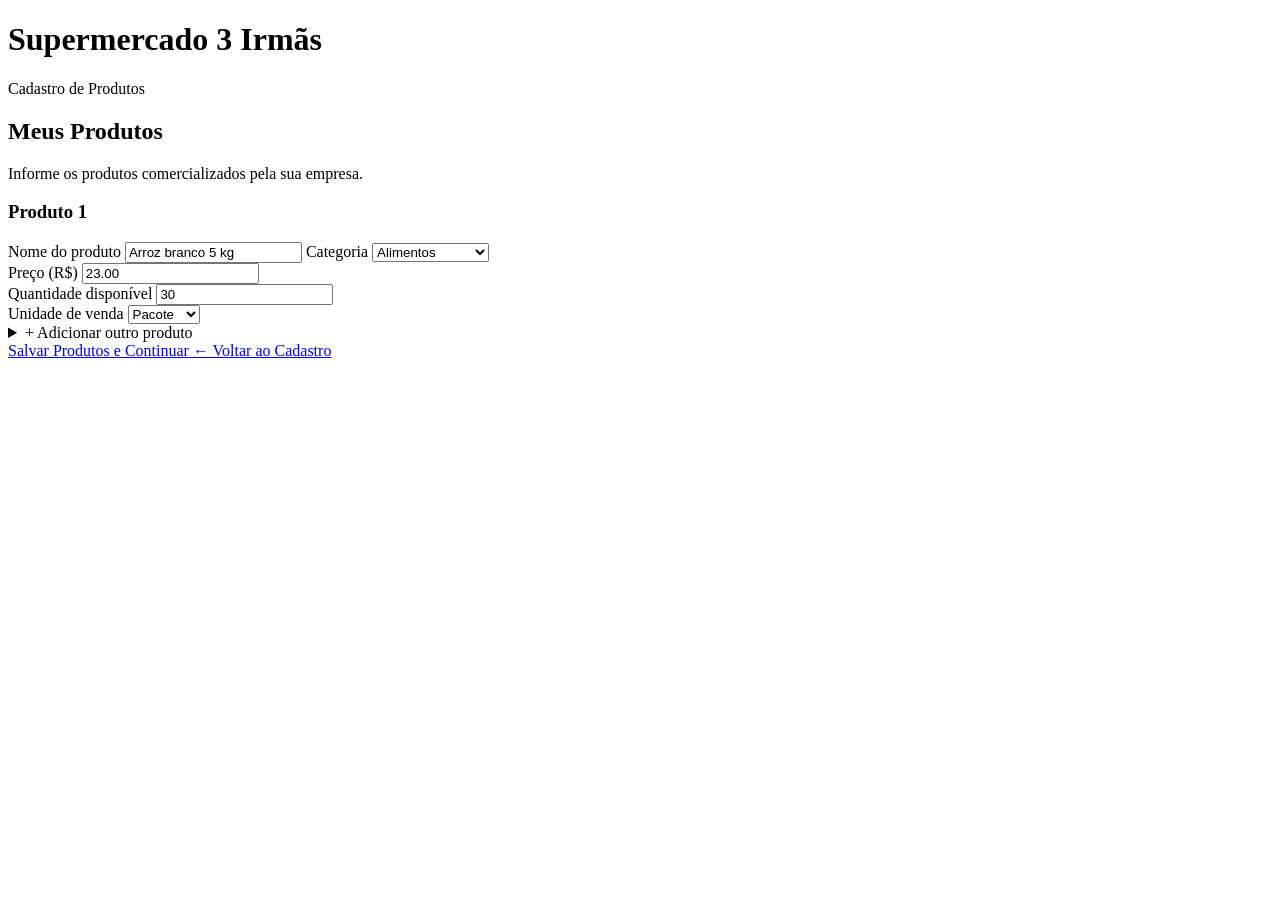
==== cadastro-produtos.html @ 33a05a5d "Add files via upload" ====
<!DOCTYPE html>
<html lang="pt-br">
<head>
    <meta charset="UTF-8">
    <meta name="viewport"
          content="width=device-width, initial-scale=1.0">

    <title>3 Irmãs | Cadastro de Produtos</title>
    <link rel="stylesheet" href="css/cadastro-produtos.css">
</head>

<body>
    <div class="pagina">

        <header>
            <h1>Supermercado 3 Irmãs</h1>
            <p>Cadastro de Produtos</p>
        </header>

        <main>
            <form class="form-produtos">

                <h2>Meus Produtos</h2>
                <p>
                    Informe os produtos comercializados
                    pela sua empresa.
                </p>

                <section class="produto">
                    <h3>Produto 1</h3>

                    <label for="produto1">Nome do produto</label>
                    <input type="text" id="produto1"
                           value="Arroz branco 5 kg">

                    <label for="categoria1">Categoria</label>
                    <select id="categoria1">
                        <option selected>Alimentos</option>
                        <option>Bebidas</option>
                        <option>Limpeza</option>
                        <option>Higiene pessoal</option>
                        <option>Outros</option>
                    </select>

                    <div class="linha-campos">
                        <div>
                            <label for="preco1">Preço (R$)</label>
                            <input type="number" id="preco1"
                                   min="0" step="0.01"
                                   value="23.00">
                        </div>

                        <div>
                            <label for="estoque1">
                                Quantidade disponível
                            </label>
                            <input type="number" id="estoque1"
                                   min="0" value="30">
                        </div>
                    </div>

                    <label for="unidade1">Unidade de venda</label>
                    <select id="unidade1">
                        <option>Pacote</option>
                        <option>Unidade</option>
                        <option>Caixa</option>
                        <option>Quilo</option>
                    </select>
                </section>

                <details class="mais-produtos">
                    <summary>+ Adicionar outro produto</summary>

                    <section class="produto">
                        <h3>Produto 2</h3>

                        <label for="produto2">Nome do produto</label>
                        <input type="text" id="produto2"
                               placeholder="Ex.: Feijão 1 kg">

                        <label for="categoria2">Categoria</label>
                        <select id="categoria2">
                            <option>Alimentos</option>
                            <option>Bebidas</option>
                            <option>Limpeza</option>
                            <option>Higiene pessoal</option>
                            <option>Outros</option>
                        </select>

                        <div class="linha-campos">
                            <div>
                                <label for="preco2">Preço (R$)</label>
                                <input type="number" id="preco2"
                                       min="0" step="0.01"
                                       placeholder="0.00">
                            </div>

                            <div>
                                <label for="estoque2">
                                    Quantidade disponível
                                </label>
                                <input type="number" id="estoque2"
                                       min="0" placeholder="0">
                            </div>
                        </div>

                        <label for="unidade2">
                            Unidade de venda
                        </label>
                        <select id="unidade2">
                            <option>Pacote</option>
                            <option>Unidade</option>
                            <option>Caixa</option>
                            <option>Quilo</option>
                        </select>
                    </section>
                </details>

                <a href="painel-fornecedor.html"
                   class="botao-salvar">
                    Salvar Produtos e Continuar
                </a>

                <a href="fornecedores.html"
                   class="voltar">
                    ← Voltar ao Cadastro
                </a>

            </form>
        </main>
    </div>
</body>
</html>
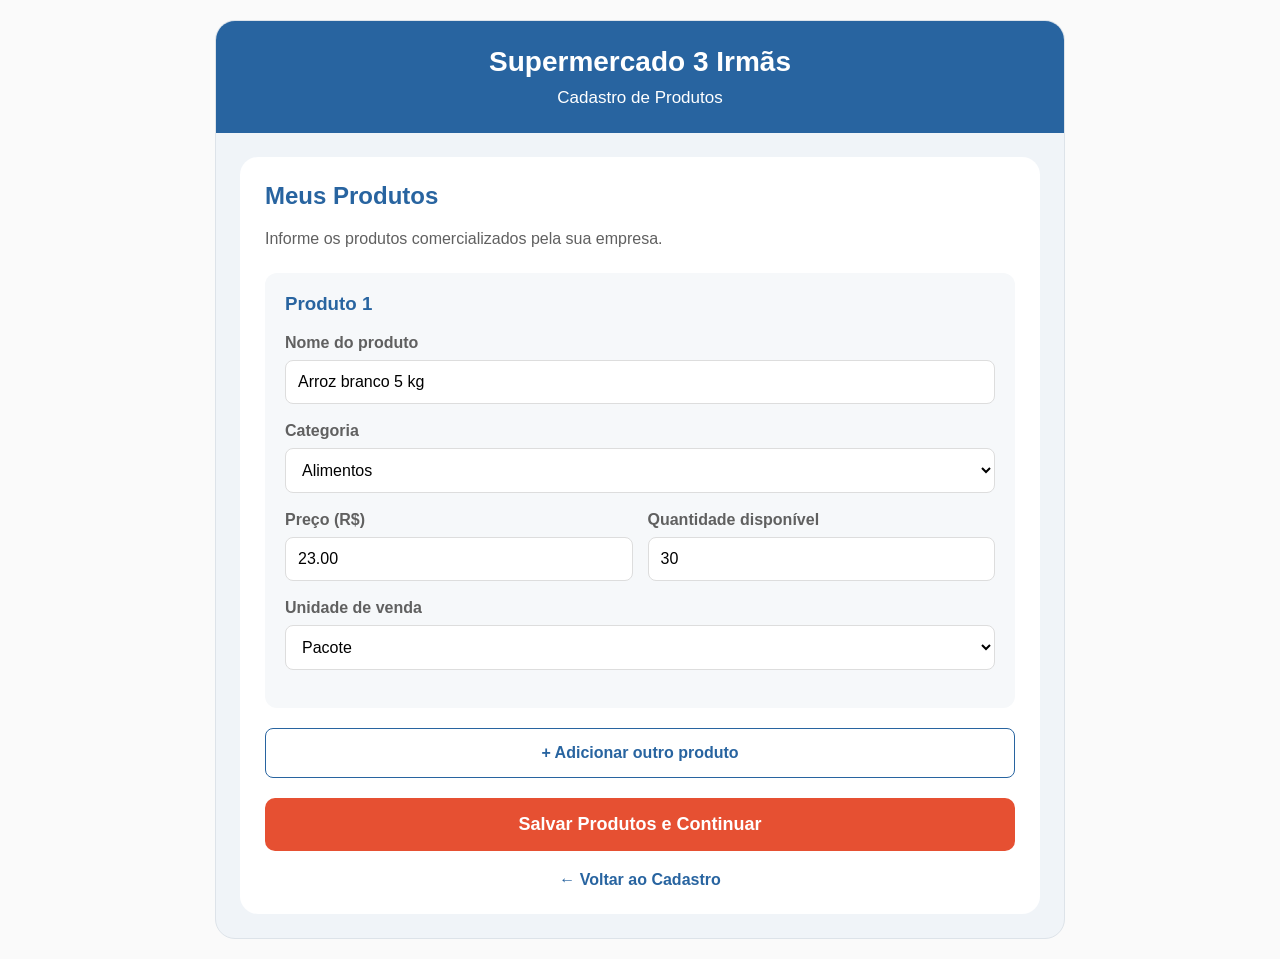
==== commit 3576d91d: "Fix HTML encoding and update CSS path" ====
--- a/cadastro-produtos.html
+++ b/cadastro-produtos.html
@@ -6,7 +6,7 @@
           content="width=device-width, initial-scale=1.0">
 
     <title>3 Irmãs | Cadastro de Produtos</title>
-    <link rel="stylesheet" href="css/cadastro-produtos.css">
+    <link rel="stylesheet" href="CSS/cadastro-produtos.css">
 </head>
 
 <body>
@@ -130,4 +130,4 @@
         </main>
     </div>
 </body>
-</html>+</html>
--- a/CSS/cadastro-produtos.css
+++ b/CSS/cadastro-produtos.css
@@ -0,0 +1,188 @@
+:root {
+    --azul: #2864A0;
+    --laranja: #E65032;
+    --branco: #FFFFFF;
+}
+
+* {
+    box-sizing: border-box;
+}
+
+body {
+    margin: 0;
+    padding: 20px;
+    background-color: #FAFAFA;
+    font-family: Arial, sans-serif;
+}
+
+.pagina {
+    max-width: 850px;
+    margin: 0 auto;
+    background-color: #F0F4F8;
+    border: 1px solid #DDE3E9;
+    border-radius: 20px;
+    overflow: hidden;
+}
+
+/* Cabeçalho */
+
+header {
+    background-color: var(--azul);
+    color: var(--branco);
+    text-align: center;
+    padding: 25px;
+}
+
+header h1 {
+    margin: 0 0 10px;
+    font-size: 28px;
+}
+
+header p {
+    margin: 0;
+    font-size: 17px;
+}
+
+/* Formulário */
+
+main {
+    padding: 24px;
+}
+
+.form-produtos {
+    background-color: var(--branco);
+    padding: 25px;
+    border-radius: 18px;
+}
+
+.form-produtos h2 {
+    color: var(--azul);
+    margin-top: 0;
+}
+
+.form-produtos > p {
+    color: #606060;
+    margin-bottom: 25px;
+}
+
+.produto {
+    background-color: #F6F8FA;
+    padding: 20px;
+    border-radius: 12px;
+    margin-bottom: 20px;
+}
+
+.produto h3 {
+    color: var(--azul);
+    margin-top: 0;
+}
+
+.produto label {
+    display: block;
+    color: #606060;
+    font-weight: bold;
+    margin-bottom: 8px;
+}
+
+.produto input,
+.produto select {
+    width: 100%;
+    padding: 12px;
+    margin-bottom: 18px;
+    border: 1px solid #DDDDDD;
+    border-radius: 8px;
+    background-color: white;
+    font-size: 16px;
+}
+
+.linha-campos {
+    display: grid;
+    grid-template-columns: repeat(2, 1fr);
+    gap: 15px;
+}
+
+/* Adicionar produto */
+
+.mais-produtos summary {
+    padding: 15px;
+    border: 1px solid var(--azul);
+    border-radius: 8px;
+    color: var(--azul);
+    font-weight: bold;
+    text-align: center;
+    cursor: pointer;
+    list-style: none;
+    margin-bottom: 20px;
+}
+
+.mais-produtos summary::-webkit-details-marker {
+    display: none;
+}
+
+.mais-produtos summary:hover {
+    background-color: #EAF5FF;
+    color: var(--laranja);
+}
+
+.mais-produtos[open] .produto {
+    margin-top: 10px;
+}
+
+/* Botão principal */
+
+.botao-salvar {
+    display: block;
+    background-color: var(--laranja);
+    color: var(--branco);
+    padding: 16px;
+    border-radius: 10px;
+    text-align: center;
+    text-decoration: none;
+    font-size: 18px;
+    font-weight: bold;
+    transition: transform 0.3s ease;
+}
+
+.botao-salvar:hover {
+    transform: scale(1.03);
+}
+
+/* Voltar */
+
+.voltar {
+    display: block;
+    text-align: center;
+    margin-top: 20px;
+    color: var(--azul);
+    text-decoration: none;
+    font-weight: bold;
+}
+
+.voltar:hover {
+    color: var(--laranja);
+    text-decoration: underline;
+}
+
+/* Celulares */
+
+@media (max-width: 600px) {
+    body {
+        padding: 10px;
+    }
+
+    main {
+        padding: 12px;
+    }
+
+    .form-produtos {
+        padding: 18px;
+    }
+
+    .linha-campos {
+        grid-template-columns: 1fr;
+    }
+
+    header h1 {
+        font-size: 23px;
+    }
+}
